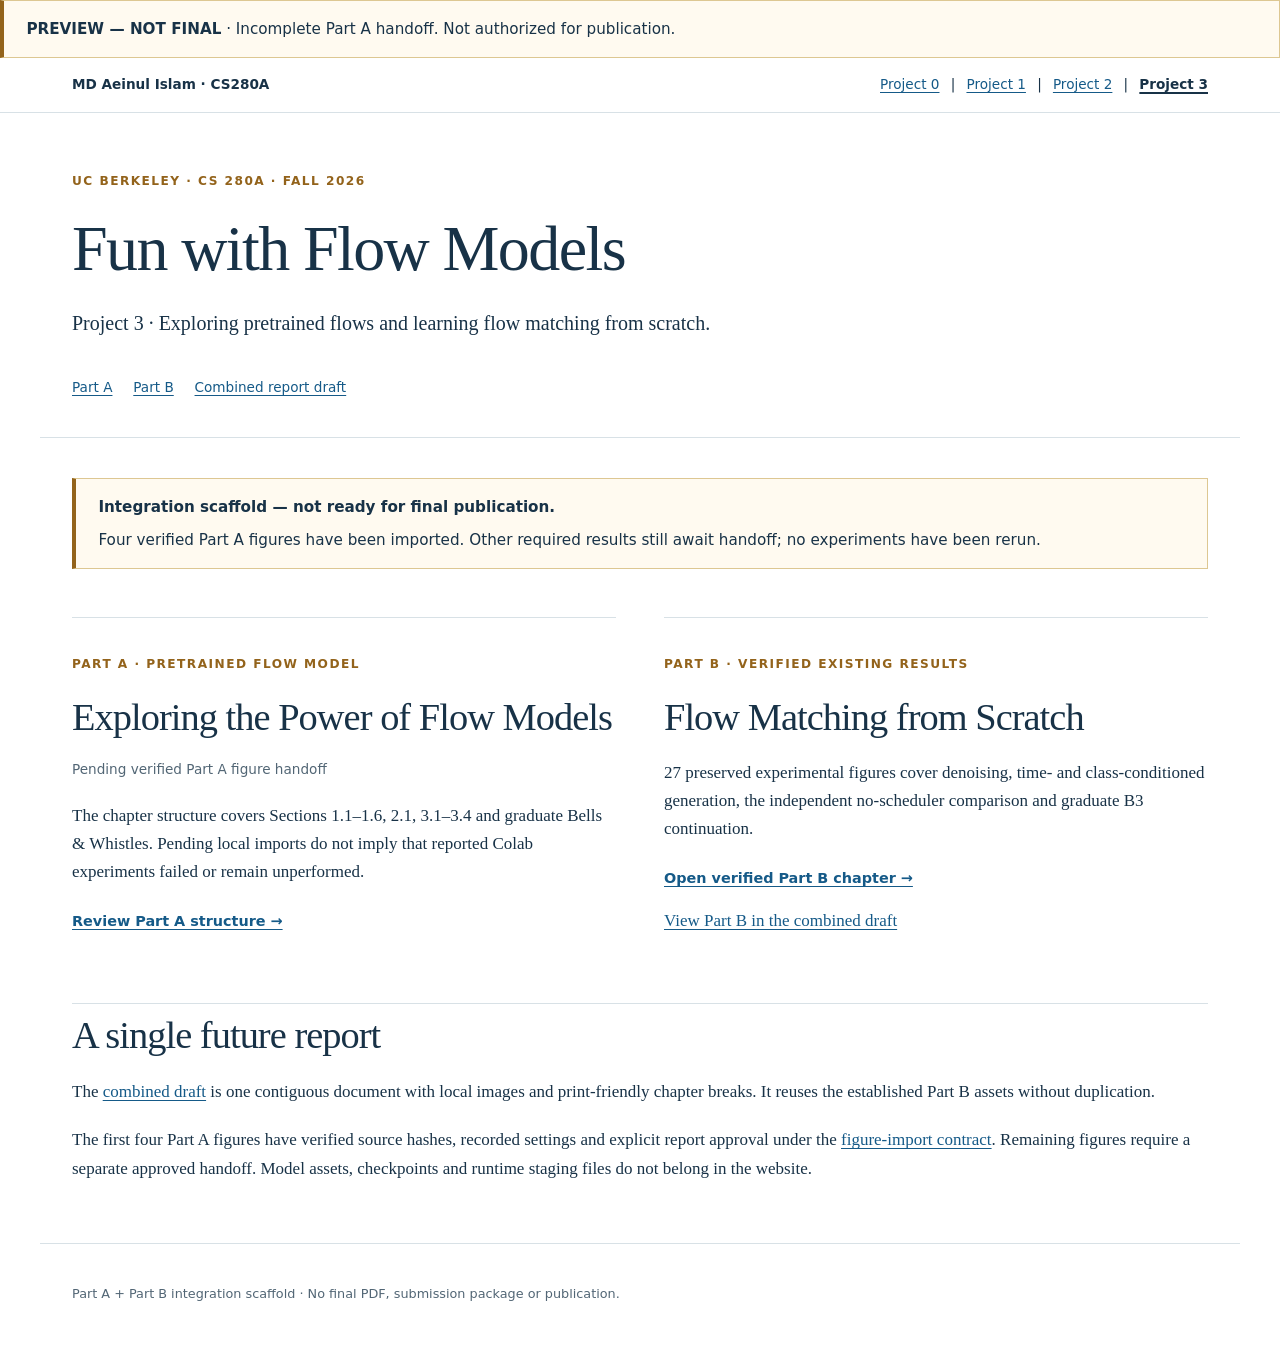
==== index.html @ 770fa96f "Publish CS 280A Project 3 preview website" ====
<!doctype html>
<html lang="en"><head><meta charset="utf-8"><meta name="viewport" content="width=device-width, initial-scale=1">
<meta http-equiv="Content-Security-Policy" content="default-src 'none'; img-src 'self'; style-src 'self'; base-uri 'none'; form-action 'none'">
<meta name="description" content="Local combined-report scaffold for CS 280A Project 3, with verified Part B results and pending Part A figure handoff.">
<title>CS 280A Project 3 · Fun with Flow Models</title><link rel="stylesheet" href="integration.css"></head>
<body class="project-site">
<aside class="draft-notice" role="note"><strong>PREVIEW — NOT FINAL</strong> · Incomplete Part A handoff. Not authorized for publication.</aside>
<a class="skip" href="#home-main">Skip to project overview</a>
<nav class="project-bar" aria-label="Course projects"><div class="project-bar-inner"><span class="brand">MD Aeinul Islam · CS280A</span><div class="project-links"><a href="https://md-islam.github.io/cs280-project0/">Project 0</a><span aria-hidden="true">|</span><a href="https://md-islam.github.io/cs280-project1/">Project 1</a><span aria-hidden="true">|</span><a href="https://md-islam.github.io/cs280-project2/">Project 2</a><span aria-hidden="true">|</span><a href="index.html" aria-current="page">Project 3</a></div></div></nav>
<header class="site-header"><p class="overline">UC Berkeley · CS 280A · Fall 2026</p><h1>Fun with Flow Models</h1><p class="lead">Project 3 · Exploring pretrained flows and learning flow matching from scratch.</p>
<nav class="shared-nav" aria-label="Project navigation"><a href="report.html#part-a">Part A</a><a href="partb/index.html">Part B</a><a href="report.html">Combined report draft</a></nav></header>
<main id="home-main"><aside class="draft-notice"><strong>Integration scaffold — not ready for final publication.</strong><p>Four verified Part A figures have been imported. Other required results still await handoff; no experiments have been rerun.</p></aside>
<div class="chapter-links"><section><p class="overline">Part A · Pretrained flow model</p><h2>Exploring the Power of Flow Models</h2><p class="pending-label">Pending verified Part A figure handoff</p><p>The chapter structure covers Sections 1.1–1.6, 2.1, 3.1–3.4 and graduate Bells &amp; Whistles. Pending local imports do not imply that reported Colab experiments failed or remain unperformed.</p><a class="chapter-link" href="report.html#part-a">Review Part A structure →</a></section>
<section><p class="overline">Part B · Verified existing results</p><h2>Flow Matching from Scratch</h2><p>27 preserved experimental figures cover denoising, time- and class-conditioned generation, the independent no-scheduler comparison and graduate B3 continuation.</p><a class="chapter-link" href="partb/index.html">Open verified Part B chapter →</a><p><a href="report.html#part-b">View Part B in the combined draft</a></p></section></div>
<section class="workflow-note"><h2>A single future report</h2><p>The <a href="report.html">combined draft</a> is one contiguous document with local images and print-friendly chapter breaks. It reuses the established Part B assets without duplication.</p><p>The first four Part A figures have verified source hashes, recorded settings and explicit report approval under the <a href="parta/figure_import.schema.json">figure-import contract</a>. Remaining figures require a separate approved handoff. Model assets, checkpoints and runtime staging files do not belong in the website.</p></section></main>
<footer class="site-footer">Part A + Part B integration scaffold · No final PDF, submission package or publication.</footer></body></html>
---- integration.css ----
body.project-site { --ink:#183247; --muted:#526675; --line:#d8e1e6; --accent:#93631b; margin:0; color:var(--ink); background:#fff; font:17px/1.65 Georgia,"Times New Roman",serif; }
body.project-site * { box-sizing:border-box; }
body.project-site a { color:#155a88; text-underline-offset:.2em; }
body.project-site a:focus-visible, body.project-site summary:focus-visible { outline:3px solid var(--accent); outline-offset:4px; }
body.project-site .skip { position:absolute; top:-5rem; left:1rem; background:#fff; padding:.5rem; }
body.project-site .skip:focus { top:1rem; }
body.project-site .project-bar { border-bottom:1px solid var(--line); font:.85rem/1.6 system-ui,sans-serif; }
body.project-site .project-bar-inner { max-width:1200px; margin:auto; padding:1rem 2rem; display:flex; justify-content:space-between; align-items:center; flex-wrap:wrap; gap:.7rem 2rem; }
body.project-site .brand { font-weight:650; }
body.project-site .project-links { display:flex; align-items:center; flex-wrap:wrap; gap:.3rem .7rem; }
body.project-site .project-links a { white-space:nowrap; }
body.project-site .project-links a[aria-current="page"] { color:var(--ink); font-weight:700; text-decoration:underline; text-decoration-thickness:2px; }
body.project-site .site-header, body.project-site > main, body.project-site .site-footer { max-width:1200px; margin:auto; padding:2.5rem 2rem; }
body.project-site .site-header { border-bottom:1px solid var(--line); padding-top:2.8rem; }
body.project-site h1, body.project-site h2, body.project-site h3 { line-height:1.2; font-weight:500; letter-spacing:-.025em; }
body.project-site h1 { font-size:clamp(2.5rem,5vw,4.8rem); margin:.6rem 0 1.2rem; }
body.project-site h2 { font-size:clamp(1.8rem,3vw,2.7rem); margin:.5rem 0 1.2rem; }
body.project-site h3 { font-size:1.3rem; }
body.project-site p { margin:.9rem 0 1.3rem; }
body.project-site .lead { font-size:1.25rem; max-width:54rem; }
body.project-site .overline, body.project-site .eyebrow { color:var(--accent); font:650 .76rem/1.5 system-ui,sans-serif; letter-spacing:.12em; text-transform:uppercase; }
body.project-site .shared-nav, body.project-site .section-nav { display:flex; flex-wrap:wrap; gap:.55rem 1.3rem; font: .85rem/1.5 system-ui,sans-serif; }
body.project-site .shared-nav { padding:1rem 0 0; }
body.project-site .section-nav { padding:1rem; background:#f5f7f8; margin:1.8rem 0; }
body.project-site .draft-notice { border:1px solid #ddc792; border-left:4px solid var(--accent); padding:1rem 1.4rem; background:#fffaf0; font:.95rem/1.6 system-ui,sans-serif; }
body.project-site .draft-notice p { margin:.5rem 0 0; }
body.project-site .chapter-links { display:grid; grid-template-columns:1fr 1fr; gap:3rem; margin:3rem 0; }
body.project-site .chapter-links > section { border-top:1px solid var(--line); padding-top:1.4rem; }
body.project-site .chapter-link { font:600 .9rem/1.6 system-ui,sans-serif; }
body.project-site .chapter { padding:3rem 0; border-top:1px solid var(--line); margin-top:3rem; }
body.project-site .pending-section { padding:1rem 1.4rem; border:1px solid var(--line); margin:1rem 0; }
body.project-site .pending-label { font:.85rem/1.6 system-ui,sans-serif; color:var(--muted); }
body.project-site .verified-section { border-top:1px solid var(--line); padding:1rem 0; }
body.project-site .verified-section figure { margin:2rem 0; break-inside:avoid; }
body.project-site .verified-section img { display:block; width:100%; height:auto; object-fit:contain; }
body.project-site .verified-section figcaption { font:.83rem/1.6 system-ui,sans-serif; margin-top:.7rem; padding-left:.8rem; border-left:2px solid var(--line); }
body.project-site .recorded-settings { display:block; color:var(--muted); margin-top:.5rem; overflow-wrap:anywhere; }
body.project-site .chapter p, body.project-site .section-nav a { overflow-wrap:anywhere; }
body.project-site .graduate, body.project-site .partb-content #pb-b3 { border-top:3px solid var(--accent); }
body.project-site .workflow-note, body.project-site .site-footer { border-top:1px solid var(--line); }
body.project-site .site-footer { font:.8rem/1.6 system-ui,sans-serif; color:var(--muted); }
body.project-site .partb-content > section { border-top:1px solid var(--line); padding:2.5rem 0 1.5rem; }
body.project-site .partb-content h3 { font-size:clamp(1.5rem,2.7vw,2.1rem); }
body.project-site .partb-content p { max-width:85ch; }
body.project-site .partb-content figure { margin:2rem 0 2.5rem; break-inside:avoid; }
body.project-site .partb-content figure img { display:block; width:100%; height:auto; object-fit:contain; background:white; }
body.project-site .partb-content figcaption { font:.83rem/1.6 system-ui,sans-serif; color:var(--muted); margin-top:.7rem; border-left:2px solid var(--line); padding-left:.8rem; }
body.project-site .partb-content .source { display:block; font-size:.72rem; margin-top:.2rem; }
body.project-site .partb-content .equation { background:#f4f6f7; border-left:3px solid var(--accent); padding:1rem; font-size:1.1rem; overflow-wrap:anywhere; }
body.project-site .partb-content table { width:100%; border-collapse:collapse; font:.85rem/1.5 system-ui,sans-serif; margin:1.8rem 0; text-align:left; font-variant-numeric:tabular-nums; }
body.project-site .partb-content caption { text-align:left; font-size:.78rem; color:var(--muted); padding-bottom:.7rem; }
body.project-site .partb-content th, body.project-site .partb-content td { padding:.75rem .5rem; border-bottom:1px solid var(--line); vertical-align:top; }
body.project-site .partb-content thead { background:#f4f6f7; }
body.project-site .partb-content tbody th { font-weight:500; }
body.project-site .partb-content .results { max-width:45rem; }
body.project-site .partb-content details { padding:1rem; background:#f5f7f8; margin:2rem 0; }
body.project-site .partb-content summary { cursor:pointer; font:600 .85rem/1.5 system-ui,sans-serif; }
@media (max-width:720px) {
 body.project-site .project-bar-inner { padding:1rem 1.2rem; }
 body.project-site { font-size:16px; }
 body.project-site .site-header, body.project-site > main, body.project-site .site-footer { padding:2rem 1.2rem; }
 body.project-site .chapter-links { grid-template-columns:1fr; gap:2rem; }
 body.project-site .pending-section { padding:.8rem 1rem; }
 body.project-site .partb-content table { font-size:.68rem; }
 body.project-site .partb-content th, body.project-site .partb-content td { padding:.6rem .25rem; overflow-wrap:anywhere; }
 body.project-site .partb-content .results { font-size:.8rem; }
 body.project-site .section-nav { gap:.6rem 1rem; }
}
@page { size:A4; margin:15mm; }
@media print {
 body.project-site .project-bar { display:none; }
 body.project-site { color:black; background:white; font-size:10pt; line-height:1.5; }
 body.project-site .skip, body.project-site .shared-nav, body.project-site .section-nav, body.project-site .site-footer { display:none; }
 body.project-site .site-header, body.project-site > main { max-width:none; padding:0; border:0; }
 body.project-site h1 { font-size:30pt; }
 body.project-site h2 { font-size:22pt; break-after:avoid; }
 body.project-site h3 { font-size:14pt; break-after:avoid; }
 body.project-site .chapter { break-before:page; padding-top:0; border:0; }
 body.project-site .chapter-links { display:block; }
 body.project-site .pending-section, body.project-site .draft-notice { break-inside:avoid; background:white; }
 body.project-site .partb-content figure { break-inside:avoid; page-break-inside:avoid; margin:5mm 0 7mm; }
 body.project-site .verified-section figure { break-inside:avoid; page-break-inside:avoid; }
 body.project-site .verified-section img { width:100%; height:auto; max-height:225mm; object-fit:contain; }
 body.project-site .verified-section figcaption { break-before:avoid; }
 body.project-site .partb-content figure img { display:block; width:100%; height:auto; max-height:225mm; object-fit:contain; }
 body.project-site .partb-content figcaption { break-before:avoid; color:#333; font-size:8pt; }
 body.project-site .partb-content h3 { font-size:17pt; break-after:avoid; }
 body.project-site .partb-content table { font-size:8pt; break-inside:avoid; }
 body.project-site .partb-content thead { display:table-header-group; }
 body.project-site .partb-content th, body.project-site .partb-content td { padding:2mm; }
 body.project-site .partb-content details { display:block; background:white; padding:0; }
 body.project-site .partb-content details > summary { display:none; }
 body.project-site .partb-content details > figure { display:block!important; content-visibility:visible; }
 body.project-site .partb-content details::details-content { display:block!important; content-visibility:visible!important; }
 body.project-site .partb-content .equation { background:white; }
 body.project-site a { color:inherit; text-decoration:none; }
}
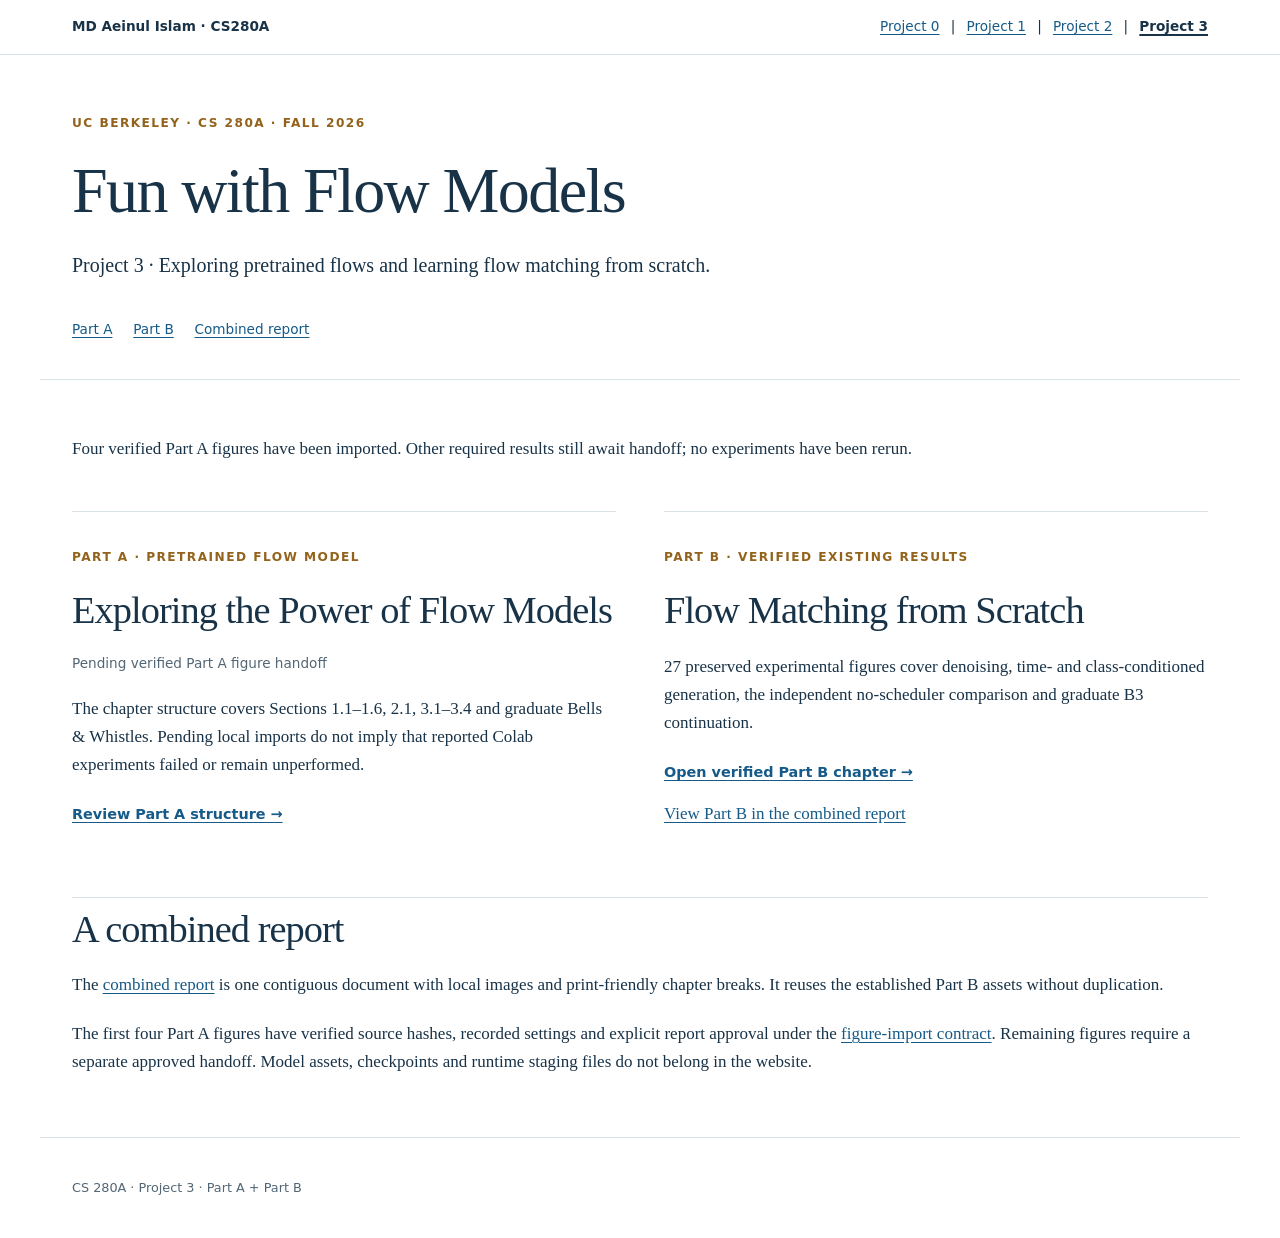
==== commit c496c6c5: "Remove preview labels from Project 3 website" ====
--- a/index.html
+++ b/index.html
@@ -1,16 +1,14 @@
 <!doctype html>
 <html lang="en"><head><meta charset="utf-8"><meta name="viewport" content="width=device-width, initial-scale=1">
 <meta http-equiv="Content-Security-Policy" content="default-src 'none'; img-src 'self'; style-src 'self'; base-uri 'none'; form-action 'none'">
-<meta name="description" content="Local combined-report scaffold for CS 280A Project 3, with verified Part B results and pending Part A figure handoff.">
+<meta name="description" content="CS 280A Project 3, with verified Part B results and a partially populated Part A report.">
 <title>CS 280A Project 3 · Fun with Flow Models</title><link rel="stylesheet" href="integration.css"></head>
-<body class="project-site">
-<aside class="draft-notice" role="note"><strong>PREVIEW — NOT FINAL</strong> · Incomplete Part A handoff. Not authorized for publication.</aside>
-<a class="skip" href="#home-main">Skip to project overview</a>
+<body class="project-site"><a class="skip" href="#home-main">Skip to project overview</a>
 <nav class="project-bar" aria-label="Course projects"><div class="project-bar-inner"><span class="brand">MD Aeinul Islam · CS280A</span><div class="project-links"><a href="https://md-islam.github.io/cs280-project0/">Project 0</a><span aria-hidden="true">|</span><a href="https://md-islam.github.io/cs280-project1/">Project 1</a><span aria-hidden="true">|</span><a href="https://md-islam.github.io/cs280-project2/">Project 2</a><span aria-hidden="true">|</span><a href="index.html" aria-current="page">Project 3</a></div></div></nav>
 <header class="site-header"><p class="overline">UC Berkeley · CS 280A · Fall 2026</p><h1>Fun with Flow Models</h1><p class="lead">Project 3 · Exploring pretrained flows and learning flow matching from scratch.</p>
-<nav class="shared-nav" aria-label="Project navigation"><a href="report.html#part-a">Part A</a><a href="partb/index.html">Part B</a><a href="report.html">Combined report draft</a></nav></header>
-<main id="home-main"><aside class="draft-notice"><strong>Integration scaffold — not ready for final publication.</strong><p>Four verified Part A figures have been imported. Other required results still await handoff; no experiments have been rerun.</p></aside>
+<nav class="shared-nav" aria-label="Project navigation"><a href="report.html#part-a">Part A</a><a href="partb/index.html">Part B</a><a href="report.html">Combined report</a></nav></header>
+<main id="home-main"><p>Four verified Part A figures have been imported. Other required results still await handoff; no experiments have been rerun.</p>
 <div class="chapter-links"><section><p class="overline">Part A · Pretrained flow model</p><h2>Exploring the Power of Flow Models</h2><p class="pending-label">Pending verified Part A figure handoff</p><p>The chapter structure covers Sections 1.1–1.6, 2.1, 3.1–3.4 and graduate Bells &amp; Whistles. Pending local imports do not imply that reported Colab experiments failed or remain unperformed.</p><a class="chapter-link" href="report.html#part-a">Review Part A structure →</a></section>
-<section><p class="overline">Part B · Verified existing results</p><h2>Flow Matching from Scratch</h2><p>27 preserved experimental figures cover denoising, time- and class-conditioned generation, the independent no-scheduler comparison and graduate B3 continuation.</p><a class="chapter-link" href="partb/index.html">Open verified Part B chapter →</a><p><a href="report.html#part-b">View Part B in the combined draft</a></p></section></div>
-<section class="workflow-note"><h2>A single future report</h2><p>The <a href="report.html">combined draft</a> is one contiguous document with local images and print-friendly chapter breaks. It reuses the established Part B assets without duplication.</p><p>The first four Part A figures have verified source hashes, recorded settings and explicit report approval under the <a href="parta/figure_import.schema.json">figure-import contract</a>. Remaining figures require a separate approved handoff. Model assets, checkpoints and runtime staging files do not belong in the website.</p></section></main>
-<footer class="site-footer">Part A + Part B integration scaffold · No final PDF, submission package or publication.</footer></body></html>
+<section><p class="overline">Part B · Verified existing results</p><h2>Flow Matching from Scratch</h2><p>27 preserved experimental figures cover denoising, time- and class-conditioned generation, the independent no-scheduler comparison and graduate B3 continuation.</p><a class="chapter-link" href="partb/index.html">Open verified Part B chapter →</a><p><a href="report.html#part-b">View Part B in the combined report</a></p></section></div>
+<section class="workflow-note"><h2>A combined report</h2><p>The <a href="report.html">combined report</a> is one contiguous document with local images and print-friendly chapter breaks. It reuses the established Part B assets without duplication.</p><p>The first four Part A figures have verified source hashes, recorded settings and explicit report approval under the <a href="parta/figure_import.schema.json">figure-import contract</a>. Remaining figures require a separate approved handoff. Model assets, checkpoints and runtime staging files do not belong in the website.</p></section></main>
+<footer class="site-footer">CS 280A · Project 3 · Part A + Part B</footer></body></html>
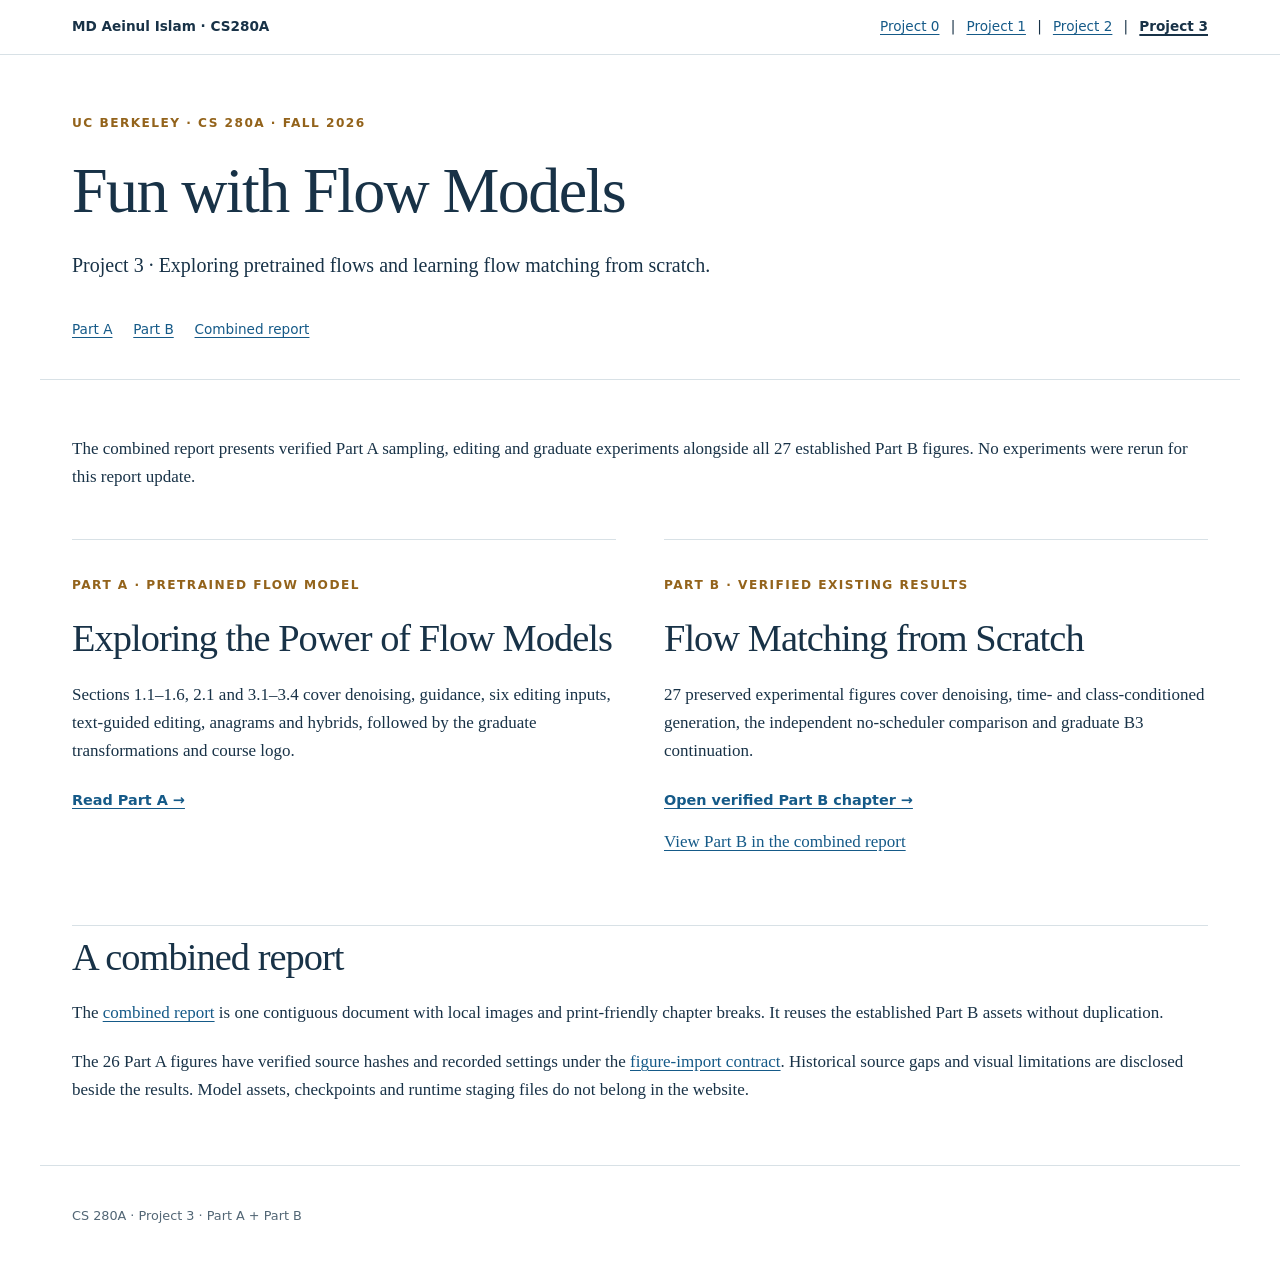
==== commit 8ab8decc: "Complete Part A report and graduate experiments" ====
--- a/index.html
+++ b/index.html
@@ -1,14 +1,14 @@
 <!doctype html>
 <html lang="en"><head><meta charset="utf-8"><meta name="viewport" content="width=device-width, initial-scale=1">
 <meta http-equiv="Content-Security-Policy" content="default-src 'none'; img-src 'self'; style-src 'self'; base-uri 'none'; form-action 'none'">
-<meta name="description" content="CS 280A Project 3, with verified Part B results and a partially populated Part A report.">
+<meta name="description" content="CS 280A Project 3, with verified Part A and Part B experiments and documented limitations.">
 <title>CS 280A Project 3 · Fun with Flow Models</title><link rel="stylesheet" href="integration.css"></head>
 <body class="project-site"><a class="skip" href="#home-main">Skip to project overview</a>
 <nav class="project-bar" aria-label="Course projects"><div class="project-bar-inner"><span class="brand">MD Aeinul Islam · CS280A</span><div class="project-links"><a href="https://md-islam.github.io/cs280-project0/">Project 0</a><span aria-hidden="true">|</span><a href="https://md-islam.github.io/cs280-project1/">Project 1</a><span aria-hidden="true">|</span><a href="https://md-islam.github.io/cs280-project2/">Project 2</a><span aria-hidden="true">|</span><a href="index.html" aria-current="page">Project 3</a></div></div></nav>
 <header class="site-header"><p class="overline">UC Berkeley · CS 280A · Fall 2026</p><h1>Fun with Flow Models</h1><p class="lead">Project 3 · Exploring pretrained flows and learning flow matching from scratch.</p>
 <nav class="shared-nav" aria-label="Project navigation"><a href="report.html#part-a">Part A</a><a href="partb/index.html">Part B</a><a href="report.html">Combined report</a></nav></header>
-<main id="home-main"><p>Four verified Part A figures have been imported. Other required results still await handoff; no experiments have been rerun.</p>
-<div class="chapter-links"><section><p class="overline">Part A · Pretrained flow model</p><h2>Exploring the Power of Flow Models</h2><p class="pending-label">Pending verified Part A figure handoff</p><p>The chapter structure covers Sections 1.1–1.6, 2.1, 3.1–3.4 and graduate Bells &amp; Whistles. Pending local imports do not imply that reported Colab experiments failed or remain unperformed.</p><a class="chapter-link" href="report.html#part-a">Review Part A structure →</a></section>
+<main id="home-main"><p>The combined report presents verified Part A sampling, editing and graduate experiments alongside all 27 established Part B figures. No experiments were rerun for this report update.</p>
+<div class="chapter-links"><section><p class="overline">Part A · Pretrained flow model</p><h2>Exploring the Power of Flow Models</h2><p>Sections 1.1–1.6, 2.1 and 3.1–3.4 cover denoising, guidance, six editing inputs, text-guided editing, anagrams and hybrids, followed by the graduate transformations and course logo.</p><a class="chapter-link" href="report.html#part-a">Read Part A →</a></section>
 <section><p class="overline">Part B · Verified existing results</p><h2>Flow Matching from Scratch</h2><p>27 preserved experimental figures cover denoising, time- and class-conditioned generation, the independent no-scheduler comparison and graduate B3 continuation.</p><a class="chapter-link" href="partb/index.html">Open verified Part B chapter →</a><p><a href="report.html#part-b">View Part B in the combined report</a></p></section></div>
-<section class="workflow-note"><h2>A combined report</h2><p>The <a href="report.html">combined report</a> is one contiguous document with local images and print-friendly chapter breaks. It reuses the established Part B assets without duplication.</p><p>The first four Part A figures have verified source hashes, recorded settings and explicit report approval under the <a href="parta/figure_import.schema.json">figure-import contract</a>. Remaining figures require a separate approved handoff. Model assets, checkpoints and runtime staging files do not belong in the website.</p></section></main>
+<section class="workflow-note"><h2>A combined report</h2><p>The <a href="report.html">combined report</a> is one contiguous document with local images and print-friendly chapter breaks. It reuses the established Part B assets without duplication.</p><p>The 26 Part A figures have verified source hashes and recorded settings under the <a href="parta/figure_import.schema.json">figure-import contract</a>. Historical source gaps and visual limitations are disclosed beside the results. Model assets, checkpoints and runtime staging files do not belong in the website.</p></section></main>
 <footer class="site-footer">CS 280A · Project 3 · Part A + Part B</footer></body></html>
--- a/integration.css
+++ b/integration.css
@@ -95,3 +95,13 @@
  body.project-site .partb-content .equation { background:white; }
  body.project-site a { color:inherit; text-decoration:none; }
 }
+
+body.project-site .verified-section figure > a { display:block; max-width:100%; overflow-x:auto; }
+@media (max-width:720px) {
+ body.project-site .verified-section img { min-width:760px; }
+}
+@media print {
+ body.project-site .verified-section figure > a { overflow:visible; }
+ body.project-site .verified-section img { min-width:0; max-height:160mm; }
+ body.project-site .recorded-settings { font-size:7pt; line-height:1.35; }
+}
